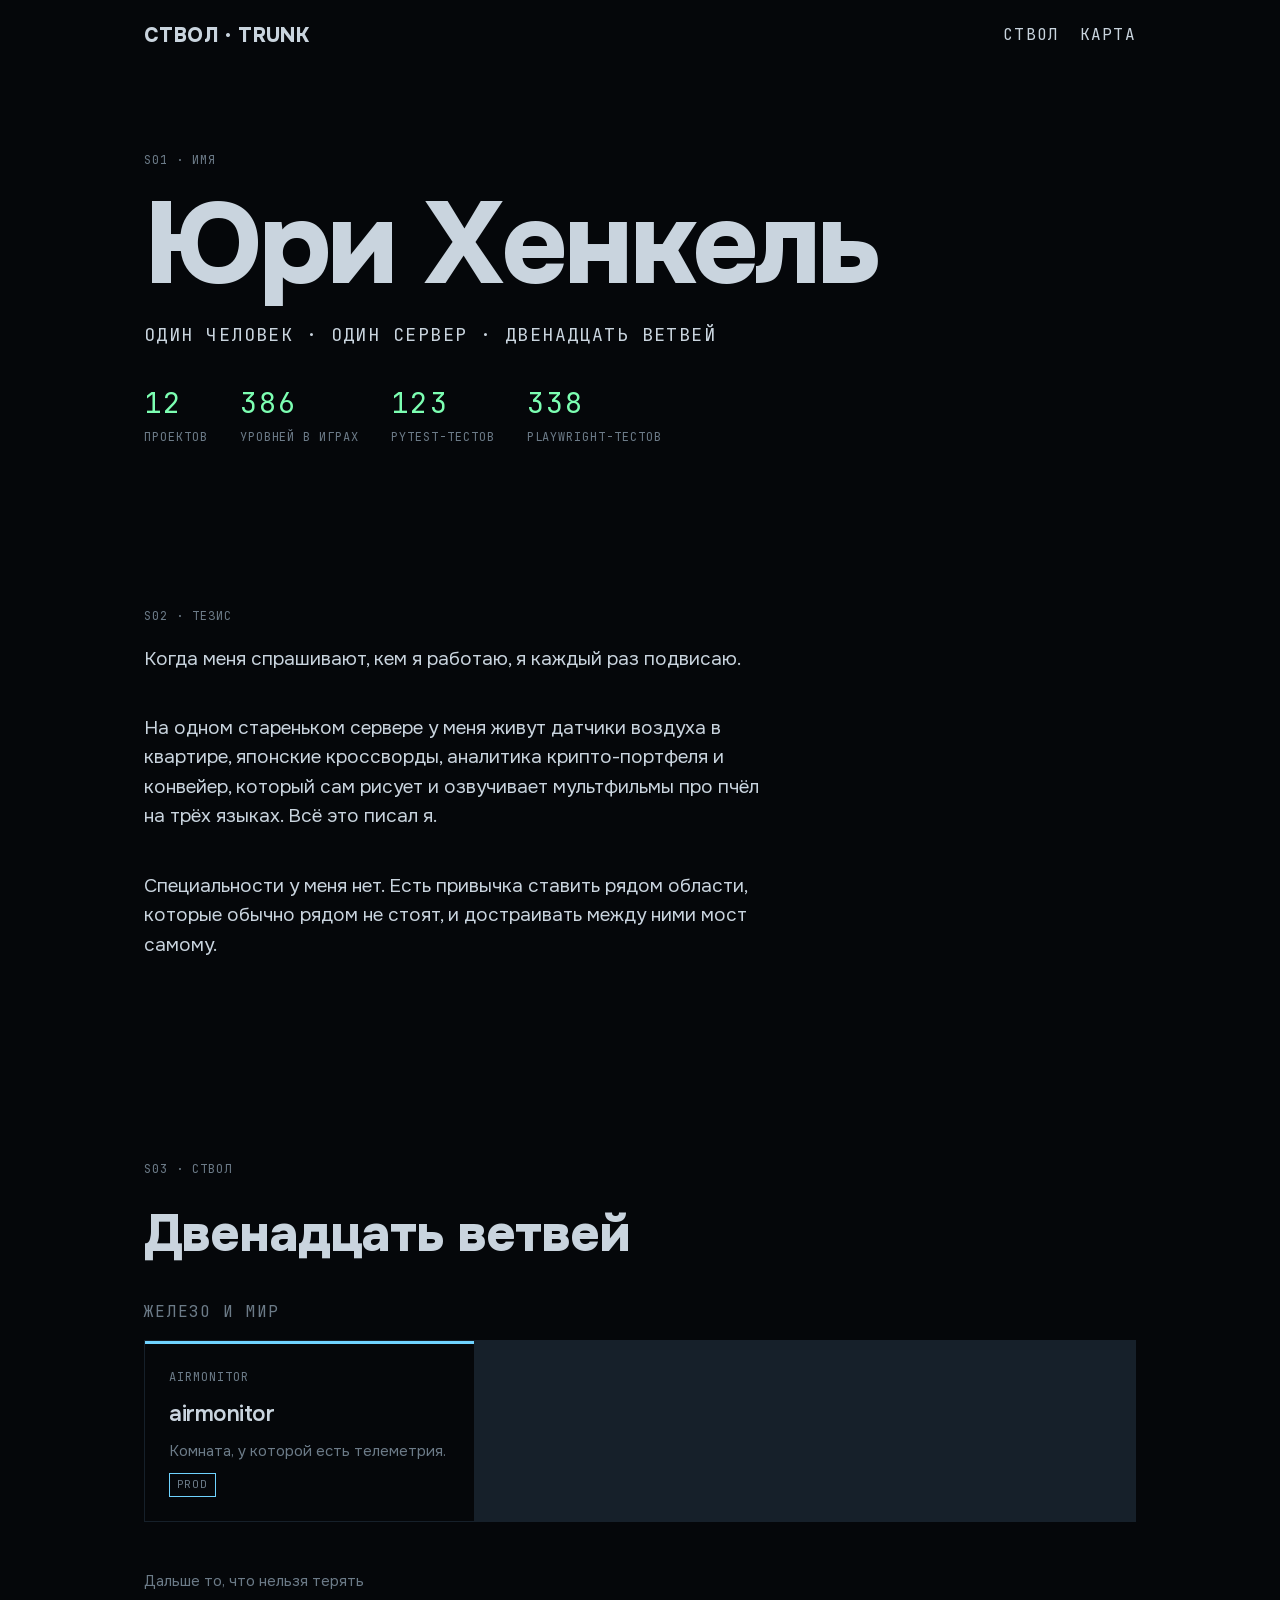
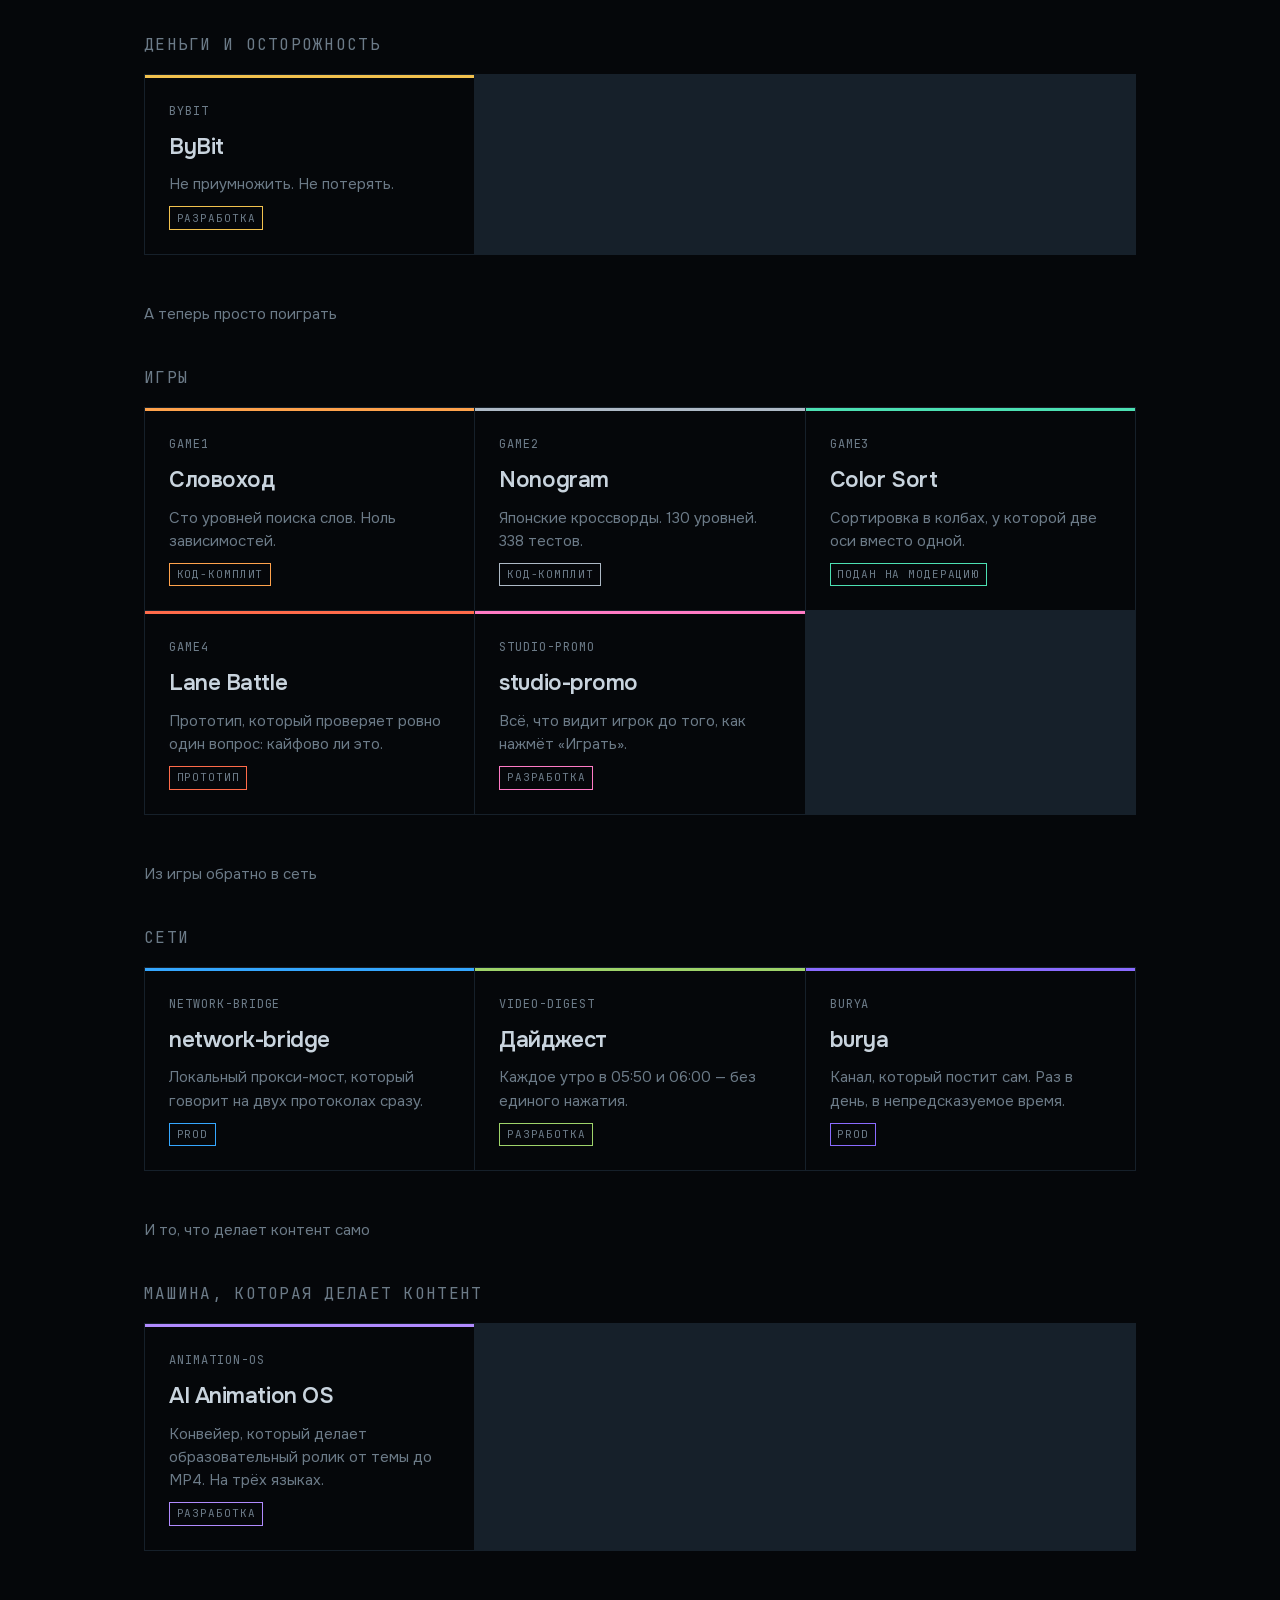
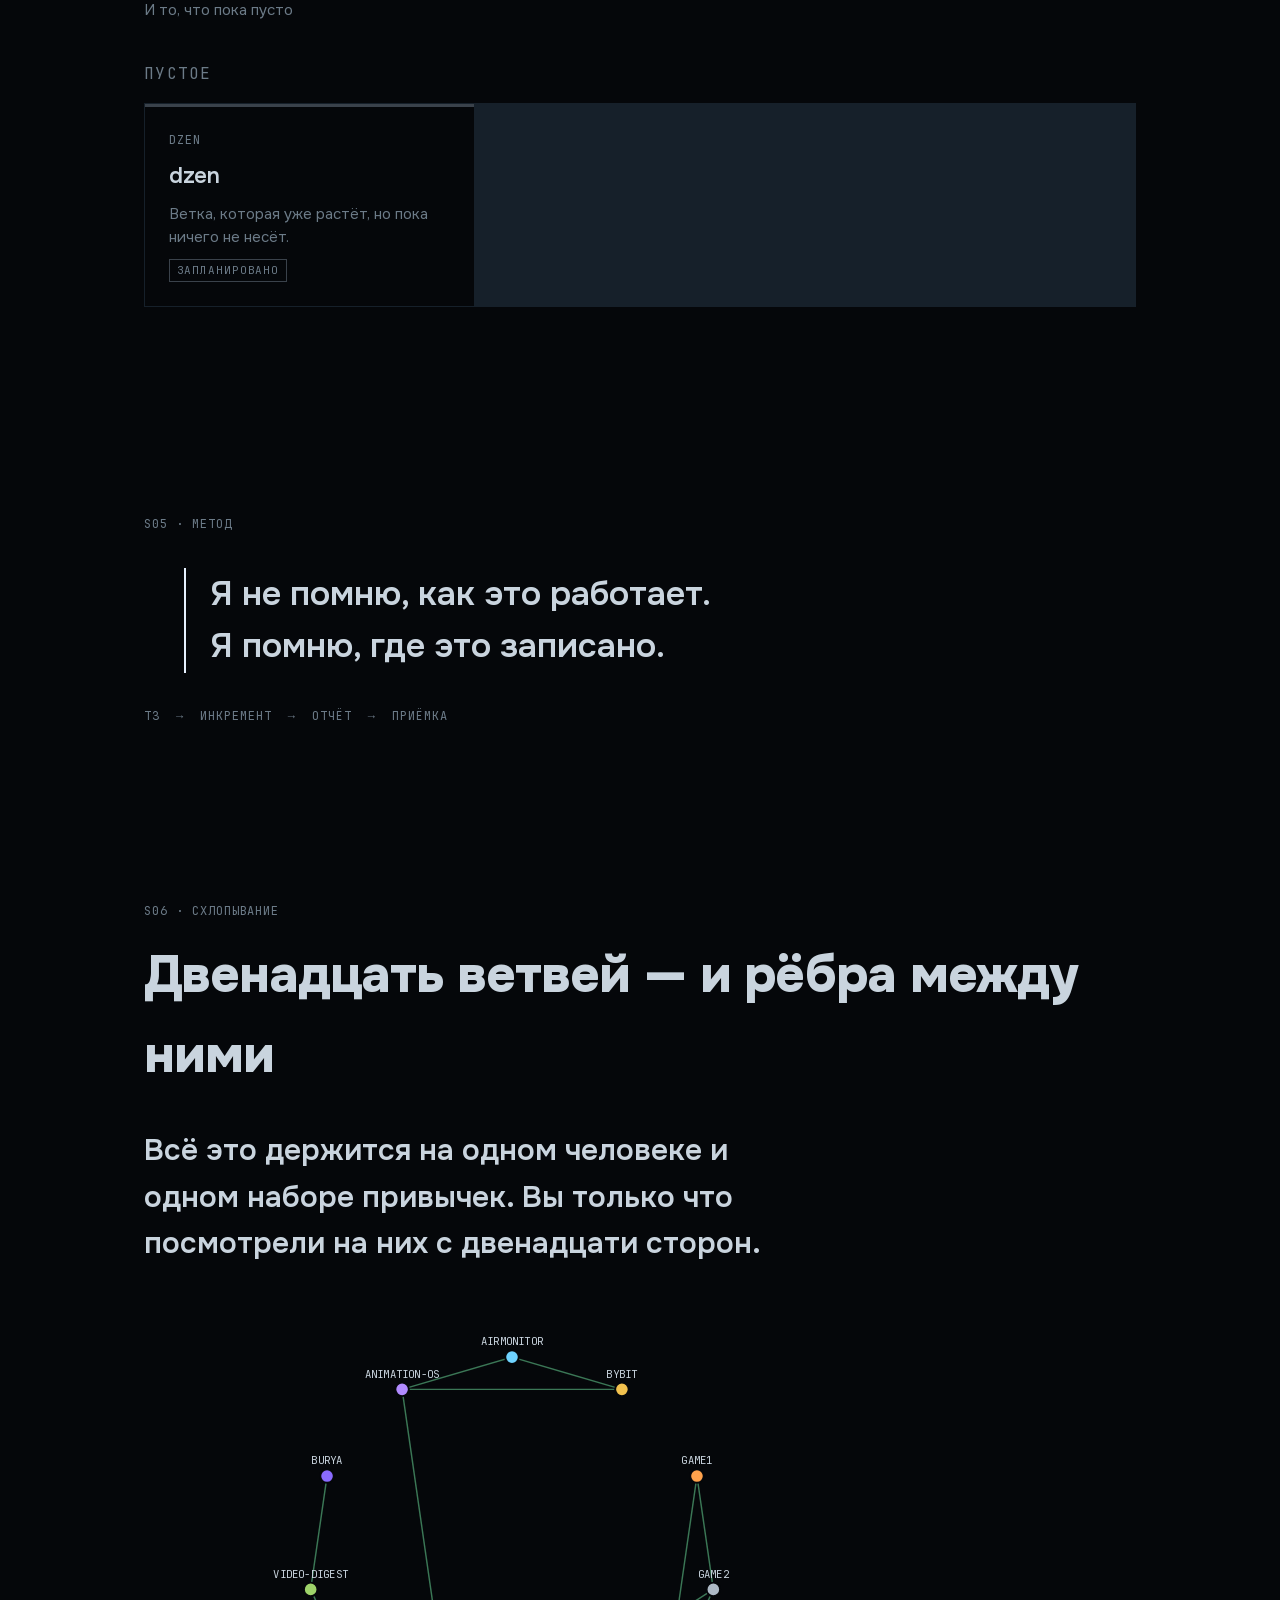
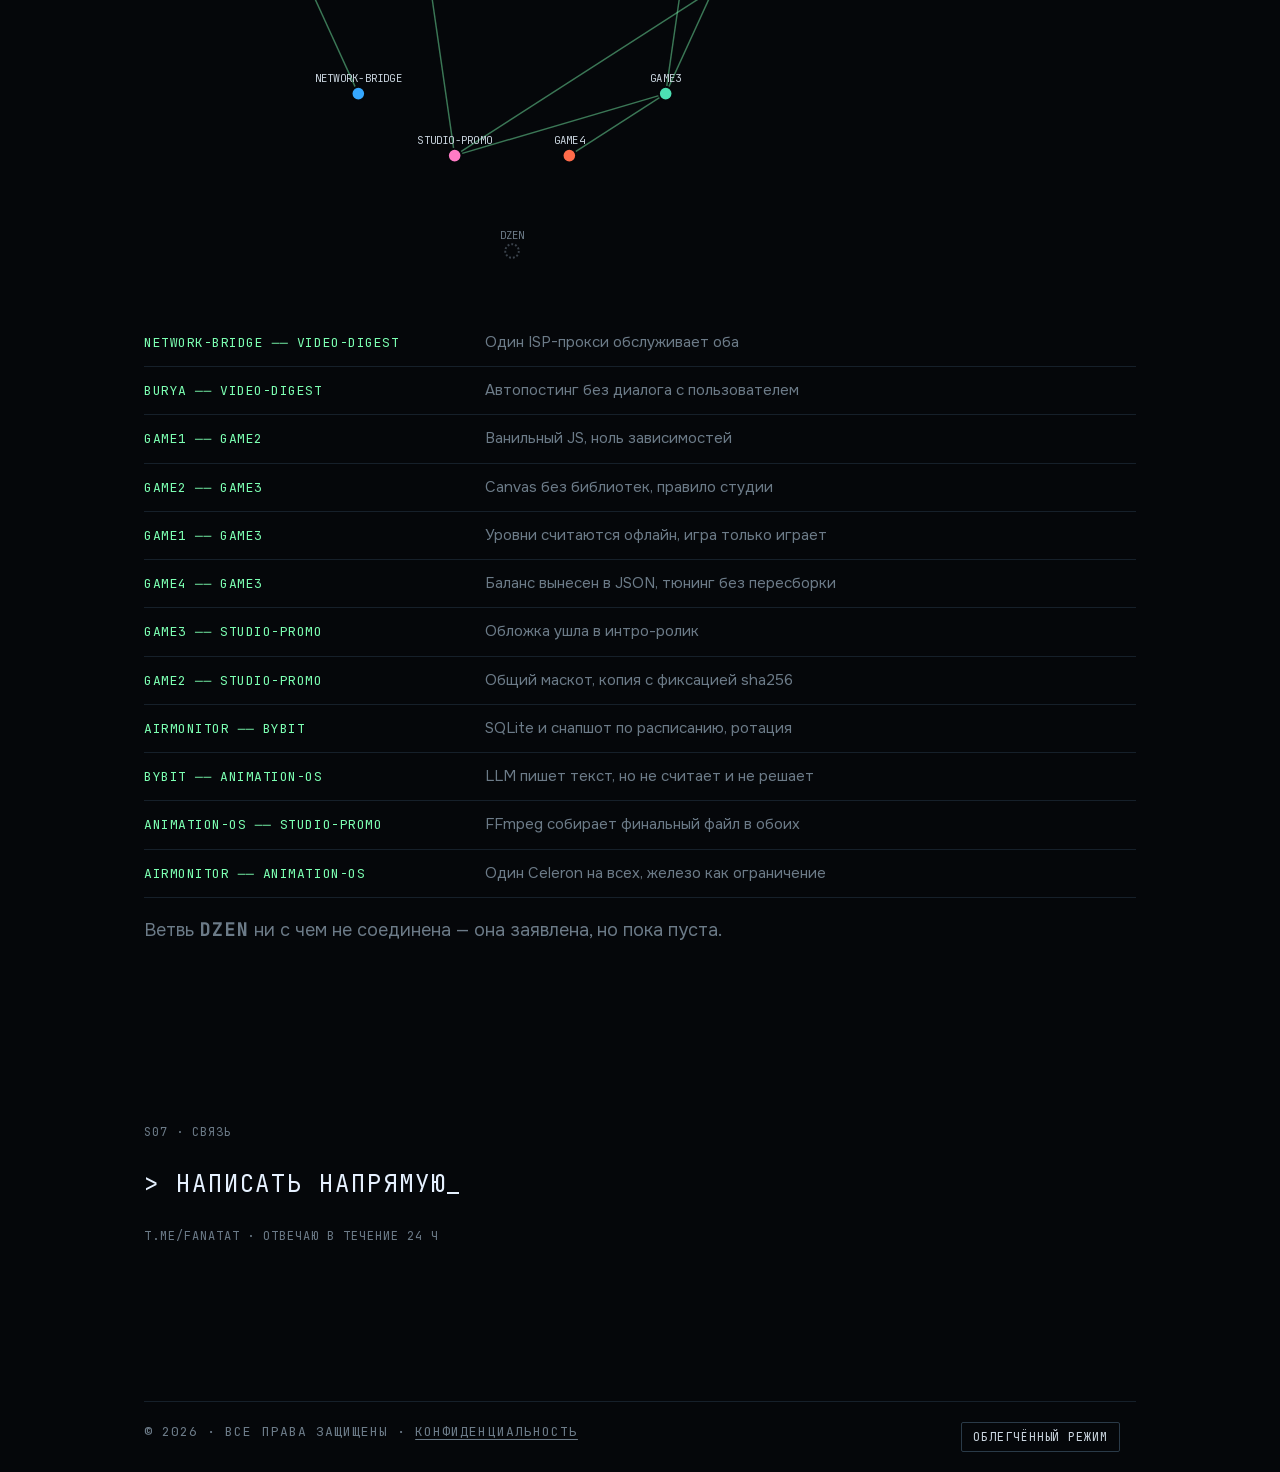
==== index.html @ 9f8a4009 "ТЗ-DEMO-01: демо-сборка СТВОЛ/TRUNK, SITE_URL=https://fanatat.github.io" ====
<!doctype html>
<html lang="ru">
<head>
<meta charset="utf-8">
<meta name="viewport" content="width=device-width, initial-scale=1">
<title>СТВОЛ · TRUNK — персональный сайт</title>
<meta name="description" content="Двенадцать проектов на одном сервере: воздух в квартире, крипто-аналитика, игры, автопостинг, прокси-мост и конвейер, рисующий мультфильмы.">
<link rel="canonical" href="https://fanatat.github.io/">
<meta name="theme-color" content="#05070A">
<meta property="og:type" content="website">
<meta property="og:site_name" content="СТВОЛ · TRUNK">
<meta property="og:url" content="https://fanatat.github.io/">
<meta property="og:title" content="СТВОЛ · TRUNK — персональный сайт">
<meta property="og:description" content="Двенадцать проектов на одном сервере: воздух в квартире, крипто-аналитика, игры, автопостинг, прокси-мост и конвейер, рисующий мультфильмы.">
<meta name="twitter:title" content="СТВОЛ · TRUNK — персональный сайт">
<meta name="twitter:description" content="Двенадцать проектов на одном сервере: воздух в квартире, крипто-аналитика, игры, автопостинг, прокси-мост и конвейер, рисующий мультфильмы.">
<meta property="og:image" content="https://fanatat.github.io/og/home.png">
<meta property="og:image:width" content="1200">
<meta property="og:image:height" content="630">
<meta name="twitter:card" content="summary_large_image">
<meta name="twitter:image" content="https://fanatat.github.io/og/home.png">
<script type="application/ld+json">{"@context":"https://schema.org","@type":"Person","name":"Юри Хенкель","url":"https://fanatat.github.io/","description":"Двенадцать проектов на одном сервере: воздух в квартире, крипто-аналитика, игры, автопостинг, прокси-мост и конвейер, рисующий мультфильмы.","sameAs":["https://t.me/fanatat","https://t.me/burya_project"]}</script>

<link rel="stylesheet" href="/assets/boot-DUfPsGpK.css">
</head>
<body>
<a class="skip-link" href="#app">К содержимому</a>
<div class="container">
<header class="site-header">
  <a class="brand" href="/">СТВОЛ · TRUNK</a>
  <nav class="site-nav mono" aria-label="Навигация">
    <a href="/">СТВОЛ</a>
    <a href="/map">КАРТА</a>
  </nav>
</header>
</div>
<main id="app">
<div class="container">

<section class="s01" id="s01">
  <span class="scene-tag mono">S01 · ИМЯ</span>
  <h1 class="hero-title reveal" data-reveal-group="s01" aria-label="Юри Хенкель"><span data-type-target>Юри Хенкель</span></h1>
  <p class="mono reveal" data-reveal-group="s01">ОДИН ЧЕЛОВЕК · ОДИН СЕРВЕР · ДВЕНАДЦАТЬ ВЕТВЕЙ</p>
  <div class="stats reveal" data-reveal-group="s01">
    <div class="stat"><span class="stat-value" data-count-target="12">12</span><span class="stat-label mono">проектов</span></div>
    <div class="stat"><span class="stat-value" data-count-target="386">386</span><span class="stat-label mono">уровней в играх</span></div>
    <div class="stat"><span class="stat-value" data-count-target="123">123</span><span class="stat-label mono">pytest-тестов</span></div>
    <div class="stat"><span class="stat-value" data-count-target="338">338</span><span class="stat-label mono">playwright-тестов</span></div>
    
  </div>
</section>

<section class="s02" id="s02">
  <span class="scene-tag mono">S02 · ТЕЗИС</span>
  <div class="s02-block reveal" data-reveal-group="s02-1"><p>Когда меня спрашивают, кем я работаю, я каждый раз подвисаю.</p></div>
  <div class="s02-block reveal" data-reveal-group="s02-2"><p>На одном стареньком сервере у меня живут датчики воздуха в квартире, японские кроссворды, аналитика крипто-портфеля и конвейер, который сам рисует и озвучивает мультфильмы про пчёл на трёх языках. Всё это писал я.</p></div>
  <div class="s02-block reveal" data-reveal-group="s02-3"><p>Специальности у меня нет. Есть привычка ставить рядом области, которые обычно рядом не стоят, и достраивать между ними мост самому.</p></div>
</section>

<section class="s03" id="s03">
  <span class="scene-tag mono">S03 · СТВОЛ</span>
  <h2 class="h2">Двенадцать ветвей</h2>
  
<div class="cluster reveal" data-reveal-group="s03-cluster-hardware">
  <span class="cluster-label mono">Железо и мир</span>
  <div class="branch-grid">
    <a class="branch-card" href="/b/airmonitor" style="--hue:#6FD3FF">
  <span class="branch-code mono">AIRMONITOR</span>
  <h3 class="branch-title">airmonitor</h3>
  <p class="branch-lead">Комната, у которой есть телеметрия.</p>
  <span class="status-badge" style="--hue:#6FD3FF">PROD</span>
</a>
  </div>
</div>
<p class="s03-transition reveal" data-reveal-group="s03-transition-0">Дальше то, что нельзя терять</p>
<div class="cluster reveal" data-reveal-group="s03-cluster-money">
  <span class="cluster-label mono">Деньги и осторожность</span>
  <div class="branch-grid">
    <a class="branch-card" href="/b/bybit" style="--hue:#F2C14E">
  <span class="branch-code mono">BYBIT</span>
  <h3 class="branch-title">ByBit</h3>
  <p class="branch-lead">Не приумножить. Не потерять.</p>
  <span class="status-badge" style="--hue:#F2C14E">РАЗРАБОТКА</span>
</a>
  </div>
</div>
<p class="s03-transition reveal" data-reveal-group="s03-transition-1">А теперь просто поиграть</p>
<div class="cluster reveal" data-reveal-group="s03-cluster-games">
  <span class="cluster-label mono">Игры</span>
  <div class="branch-grid">
    <a class="branch-card" href="/b/filword" style="--hue:#FFA24C">
  <span class="branch-code mono">GAME1</span>
  <h3 class="branch-title">Словоход</h3>
  <p class="branch-lead">Сто уровней поиска слов. Ноль зависимостей.</p>
  <span class="status-badge" style="--hue:#FFA24C">КОД-КОМПЛИТ</span>
</a>
    <a class="branch-card" href="/b/nonogram" style="--hue:#AEBAC6">
  <span class="branch-code mono">GAME2</span>
  <h3 class="branch-title">Nonogram</h3>
  <p class="branch-lead">Японские кроссворды. 130 уровней. 338 тестов.</p>
  <span class="status-badge" style="--hue:#AEBAC6">КОД-КОМПЛИТ</span>
</a>
    <a class="branch-card" href="/b/color-sort" style="--hue:#4CE0B3">
  <span class="branch-code mono">GAME3</span>
  <h3 class="branch-title">Color Sort</h3>
  <p class="branch-lead">Сортировка в колбах, у которой две оси вместо одной.</p>
  <span class="status-badge" style="--hue:#4CE0B3">ПОДАН НА МОДЕРАЦИЮ</span>
</a>
    <a class="branch-card" href="/b/lane-battle" style="--hue:#FF6B4A">
  <span class="branch-code mono">GAME4</span>
  <h3 class="branch-title">Lane Battle</h3>
  <p class="branch-lead">Прототип, который проверяет ровно один вопрос: кайфово ли это.</p>
  <span class="status-badge" style="--hue:#FF6B4A">ПРОТОТИП</span>
</a>
    <a class="branch-card" href="/b/studio-promo" style="--hue:#FF7BC5">
  <span class="branch-code mono">STUDIO-PROMO</span>
  <h3 class="branch-title">studio-promo</h3>
  <p class="branch-lead">Всё, что видит игрок до того, как нажмёт «Играть».</p>
  <span class="status-badge" style="--hue:#FF7BC5">РАЗРАБОТКА</span>
</a>
  </div>
</div>
<p class="s03-transition reveal" data-reveal-group="s03-transition-2">Из игры обратно в сеть</p>
<div class="cluster reveal" data-reveal-group="s03-cluster-network">
  <span class="cluster-label mono">Сети</span>
  <div class="branch-grid">
    <a class="branch-card" href="/b/network-bridge" style="--hue:#35A7FF">
  <span class="branch-code mono">NETWORK-BRIDGE</span>
  <h3 class="branch-title">network-bridge</h3>
  <p class="branch-lead">Локальный прокси-мост, который говорит на двух протоколах сразу.</p>
  <span class="status-badge" style="--hue:#35A7FF">PROD</span>
</a>
    <a class="branch-card" href="/b/video-digest" style="--hue:#9ED36A">
  <span class="branch-code mono">VIDEO-DIGEST</span>
  <h3 class="branch-title">Дайджест</h3>
  <p class="branch-lead">Каждое утро в 05:50 и 06:00 — без единого нажатия.</p>
  <span class="status-badge" style="--hue:#9ED36A">РАЗРАБОТКА</span>
</a>
    <a class="branch-card" href="/b/burya" style="--hue:#8A6BFF">
  <span class="branch-code mono">BURYA</span>
  <h3 class="branch-title">burya</h3>
  <p class="branch-lead">Канал, который постит сам. Раз в день, в непредсказуемое время.</p>
  <span class="status-badge" style="--hue:#8A6BFF">PROD</span>
</a>
  </div>
</div>
<p class="s03-transition reveal" data-reveal-group="s03-transition-3">И то, что делает контент само</p>
<div class="cluster reveal" data-reveal-group="s03-cluster-content-machine">
  <span class="cluster-label mono">Машина, которая делает контент</span>
  <div class="branch-grid">
    <a class="branch-card" href="/b/animation-os" style="--hue:#B18BFF">
  <span class="branch-code mono">ANIMATION-OS</span>
  <h3 class="branch-title">AI Animation OS</h3>
  <p class="branch-lead">Конвейер, который делает образовательный ролик от темы до MP4. На трёх языках.</p>
  <span class="status-badge" style="--hue:#B18BFF">РАЗРАБОТКА</span>
</a>
  </div>
</div>
<p class="s03-transition reveal" data-reveal-group="s03-transition-4">И то, что пока пусто</p>
<div class="cluster reveal" data-reveal-group="s03-cluster-empty">
  <span class="cluster-label mono">Пустое</span>
  <div class="branch-grid">
    <a class="branch-card" href="/b/dzen" style="--hue:#3A424B">
  <span class="branch-code mono">DZEN</span>
  <h3 class="branch-title">dzen</h3>
  <p class="branch-lead">Ветка, которая уже растёт, но пока ничего не несёт.</p>
  <span class="status-badge" style="--hue:#3A424B">ЗАПЛАНИРОВАНО</span>
</a>
  </div>
</div>
</section>

<section class="s05" id="s05">
  <span class="scene-tag mono">S05 · МЕТОД</span>
  <blockquote class="method-quote">Я не помню, как это работает. Я помню, где это записано.</blockquote>
  <ul class="method-steps"><li>ТЗ</li><li>Инкремент</li><li>Отчёт</li><li>Приёмка</li></ul>
</section>

<section class="s06" id="s06">
  <span class="scene-tag mono">S06 · СХЛОПЫВАНИЕ</span>
  <h2 class="h2">Двенадцать ветвей — и рёбра между ними</h2>
  <p class="collapse-line">Всё это держится на одном человеке и одном наборе привычек. Вы только что посмотрели на них с двенадцати сторон.</p>
  <svg class="map-graph" viewBox="0 0 760 620" focusable="false">
    <title>Граф связей между двенадцатью ветвями</title>
    <g aria-hidden="true">
    <line class="map-graph-edge" x1="221.3" y1="407.5" x2="172.1" y2="299.9"><title>NETWORK-BRIDGE ── VIDEO-DIGEST: Один ISP-прокси обслуживает оба</title></line>
    <line class="map-graph-edge" x1="189.0" y1="182.8" x2="172.1" y2="299.9"><title>BURYA ── VIDEO-DIGEST: Автопостинг без диалога с пользователем</title></line>
    <line class="map-graph-edge" x1="571.0" y1="182.8" x2="587.9" y2="299.9"><title>GAME1 ── GAME2: Ванильный JS, ноль зависимостей</title></line>
    <line class="map-graph-edge" x1="587.9" y1="299.9" x2="538.7" y2="407.5"><title>GAME2 ── GAME3: Canvas без библиотек, правило студии</title></line>
    <line class="map-graph-edge" x1="571.0" y1="182.8" x2="538.7" y2="407.5"><title>GAME1 ── GAME3: Уровни считаются офлайн, игра только играет</title></line>
    <line class="map-graph-edge" x1="439.2" y1="471.5" x2="538.7" y2="407.5"><title>GAME4 ── GAME3: Баланс вынесен в JSON, тюнинг без пересборки</title></line>
    <line class="map-graph-edge" x1="538.7" y1="407.5" x2="320.8" y2="471.5"><title>GAME3 ── STUDIO-PROMO: Обложка ушла в интро-ролик</title></line>
    <line class="map-graph-edge" x1="587.9" y1="299.9" x2="320.8" y2="471.5"><title>GAME2 ── STUDIO-PROMO: Общий маскот, копия с фиксацией sha256</title></line>
    <line class="map-graph-edge" x1="380.0" y1="60.0" x2="493.5" y2="93.3"><title>AIRMONITOR ── BYBIT: SQLite и снапшот по расписанию, ротация</title></line>
    <line class="map-graph-edge" x1="493.5" y1="93.3" x2="266.5" y2="93.3"><title>BYBIT ── ANIMATION-OS: LLM пишет текст, но не считает и не решает</title></line>
    <line class="map-graph-edge" x1="266.5" y1="93.3" x2="320.8" y2="471.5"><title>ANIMATION-OS ── STUDIO-PROMO: FFmpeg собирает финальный файл в обоих</title></line>
    <line class="map-graph-edge" x1="380.0" y1="60.0" x2="266.5" y2="93.3"><title>AIRMONITOR ── ANIMATION-OS: Один Celeron на всех, железо как ограничение</title></line>
    </g>
    <a class="map-graph-node-link" href="/b/airmonitor"><g class="map-graph-node" style="--hue:#6FD3FF"><circle cx="380.0" cy="60.0" r="7"></circle><text x="380.0" y="48.0" text-anchor="middle">AIRMONITOR</text></g></a>
    <a class="map-graph-node-link" href="/b/bybit"><g class="map-graph-node" style="--hue:#F2C14E"><circle cx="493.5" cy="93.3" r="7"></circle><text x="493.5" y="81.3" text-anchor="middle">BYBIT</text></g></a>
    <a class="map-graph-node-link" href="/b/filword"><g class="map-graph-node" style="--hue:#FFA24C"><circle cx="571.0" cy="182.8" r="7"></circle><text x="571.0" y="170.8" text-anchor="middle">GAME1</text></g></a>
    <a class="map-graph-node-link" href="/b/nonogram"><g class="map-graph-node" style="--hue:#AEBAC6"><circle cx="587.9" cy="299.9" r="7"></circle><text x="587.9" y="287.9" text-anchor="middle">GAME2</text></g></a>
    <a class="map-graph-node-link" href="/b/color-sort"><g class="map-graph-node" style="--hue:#4CE0B3"><circle cx="538.7" cy="407.5" r="7"></circle><text x="538.7" y="395.5" text-anchor="middle">GAME3</text></g></a>
    <a class="map-graph-node-link" href="/b/lane-battle"><g class="map-graph-node" style="--hue:#FF6B4A"><circle cx="439.2" cy="471.5" r="7"></circle><text x="439.2" y="459.5" text-anchor="middle">GAME4</text></g></a>
    <a class="map-graph-node-link" href="/b/studio-promo"><g class="map-graph-node" style="--hue:#FF7BC5"><circle cx="320.8" cy="471.5" r="7"></circle><text x="320.8" y="459.5" text-anchor="middle">STUDIO-PROMO</text></g></a>
    <a class="map-graph-node-link" href="/b/network-bridge"><g class="map-graph-node" style="--hue:#35A7FF"><circle cx="221.3" cy="407.5" r="7"></circle><text x="221.3" y="395.5" text-anchor="middle">NETWORK-BRIDGE</text></g></a>
    <a class="map-graph-node-link" href="/b/video-digest"><g class="map-graph-node" style="--hue:#9ED36A"><circle cx="172.1" cy="299.9" r="7"></circle><text x="172.1" y="287.9" text-anchor="middle">VIDEO-DIGEST</text></g></a>
    <a class="map-graph-node-link" href="/b/burya"><g class="map-graph-node" style="--hue:#8A6BFF"><circle cx="189.0" cy="182.8" r="7"></circle><text x="189.0" y="170.8" text-anchor="middle">BURYA</text></g></a>
    <a class="map-graph-node-link" href="/b/animation-os"><g class="map-graph-node" style="--hue:#B18BFF"><circle cx="266.5" cy="93.3" r="7"></circle><text x="266.5" y="81.3" text-anchor="middle">ANIMATION-OS</text></g></a>
    <a class="map-graph-node-link" href="/b/dzen"><g class="map-graph-node is-isolated" style="--hue:#3A424B"><circle cx="380.0" cy="570.0" r="7"></circle><text x="380.0" y="558.0" text-anchor="middle">DZEN</text></g></a>
  </svg>
  <ul class="edges-list">
    <li><span class="edge-pair">NETWORK-BRIDGE ── VIDEO-DIGEST</span><span class="edge-label">Один ISP-прокси обслуживает оба</span></li>
    <li><span class="edge-pair">BURYA ── VIDEO-DIGEST</span><span class="edge-label">Автопостинг без диалога с пользователем</span></li>
    <li><span class="edge-pair">GAME1 ── GAME2</span><span class="edge-label">Ванильный JS, ноль зависимостей</span></li>
    <li><span class="edge-pair">GAME2 ── GAME3</span><span class="edge-label">Canvas без библиотек, правило студии</span></li>
    <li><span class="edge-pair">GAME1 ── GAME3</span><span class="edge-label">Уровни считаются офлайн, игра только играет</span></li>
    <li><span class="edge-pair">GAME4 ── GAME3</span><span class="edge-label">Баланс вынесен в JSON, тюнинг без пересборки</span></li>
    <li><span class="edge-pair">GAME3 ── STUDIO-PROMO</span><span class="edge-label">Обложка ушла в интро-ролик</span></li>
    <li><span class="edge-pair">GAME2 ── STUDIO-PROMO</span><span class="edge-label">Общий маскот, копия с фиксацией sha256</span></li>
    <li><span class="edge-pair">AIRMONITOR ── BYBIT</span><span class="edge-label">SQLite и снапшот по расписанию, ротация</span></li>
    <li><span class="edge-pair">BYBIT ── ANIMATION-OS</span><span class="edge-label">LLM пишет текст, но не считает и не решает</span></li>
    <li><span class="edge-pair">ANIMATION-OS ── STUDIO-PROMO</span><span class="edge-label">FFmpeg собирает финальный файл в обоих</span></li>
    <li><span class="edge-pair">AIRMONITOR ── ANIMATION-OS</span><span class="edge-label">Один Celeron на всех, железо как ограничение</span></li>
  </ul>
  <p class="text-dim">Ветвь <strong class="mono">DZEN</strong> ни с чем не соединена — она заявлена, но пока пуста.</p>
</section>

<section class="s07" id="s07">
  <span class="scene-tag mono">S07 · СВЯЗЬ</span>
  <p class="mono contact-line"><a href="https://t.me/fanatat" target="_blank" rel="noopener noreferrer">&gt; написать напрямую_</a></p>
  <p class="text-dim mono contact-note">t.me/fanatat · отвечаю в течение 24 ч</p>
</section>
</div>
</main>
<div class="container">
<footer class="site-footer">
  <span class="mono text-dim footer-legal">© 2026 · все права защищены · <a href="/privacy">конфиденциальность</a></span>
  <div class="footer-toggles">
    <button class="toggle" type="button" data-toggle="light-mode" aria-pressed="false">ОБЛЕГЧЁННЫЙ РЕЖИМ</button>
    <span class="toggle-status mono text-dim" data-toggle-status aria-live="polite"></span>
  </div>
</footer>
</div>
<script type="module" src="/assets/boot-JXMA9PpY.js"></script>
</body>
</html>
---- assets/boot-DUfPsGpK.css ----
@font-face{font-family:Onest;src:url(/assets/fonts/onest-300.woff2) format("woff2");font-weight:300;font-style:normal;font-display:swap}@font-face{font-family:Onest;src:url(/assets/fonts/onest-400.woff2) format("woff2");font-weight:400;font-style:normal;font-display:swap}@font-face{font-family:Onest;src:url(/assets/fonts/onest-600.woff2) format("woff2");font-weight:600;font-style:normal;font-display:swap}@font-face{font-family:Onest;src:url(/assets/fonts/onest-800.woff2) format("woff2");font-weight:800;font-style:normal;font-display:swap}@font-face{font-family:JetBrains Mono;src:url(/assets/fonts/jetbrains-mono-400.woff2) format("woff2");font-weight:400;font-style:normal;font-display:swap}:root{--c-void: #05070a;--c-smoke: #0c1218;--c-trunk-light: #e6f1ff;--c-trunk-core: #ffffff;--c-text: #c9d4de;--c-text-dim: #6c7b88;--c-phosphor: #7cffb2;--c-stop: #ff4d3d;--c-airmonitor: #6fd3ff;--c-burya: #8a6bff;--c-bybit: #f2c14e;--c-filword: #ffa24c;--c-nonogram: #aebac6;--c-color-sort: #4ce0b3;--c-lane-battle: #ff6b4a;--c-studio-promo: #ff7bc5;--c-network-bridge: #35a7ff;--c-video-digest: #9ed36a;--c-animation-os: #b18bff;--c-dzen: #3a424b;--font-body: "Onest", system-ui, sans-serif;--font-mono: "JetBrains Mono", ui-monospace, "SF Mono", monospace;color-scheme:dark}*{box-sizing:border-box}html{background:var(--c-void)}.trunk-canvas{position:fixed;top:0;right:0;bottom:0;left:0;z-index:-1;display:block;width:100%;height:100%;pointer-events:none}html[data-js=true][data-tier]:not([data-tier=T2]) .reveal{opacity:0;transform:translateY(40px);transition:opacity .9s cubic-bezier(.16,1,.3,1),transform .9s cubic-bezier(.16,1,.3,1)}html[data-js=true][data-tier]:not([data-tier=T2]) .reveal.is-visible{opacity:1;transform:translateY(0)}.s03-transition{color:var(--c-text-dim);font-size:15px;margin:2.5rem 0}:root{--label-backdrop-alpha: .65}.branch-labels-layer{position:fixed;top:0;right:0;bottom:0;left:0;z-index:40;pointer-events:none}.branch-anchor{position:absolute;left:0;top:0;transform:translate(-50%,-50%);display:inline-flex;align-items:center;gap:.4em;padding:.35em .6em;background:rgba(5,7,10,var(--label-backdrop-alpha));border-left:2px solid var(--hue, var(--c-phosphor));color:var(--c-phosphor);font-size:13px;letter-spacing:.08em;text-transform:uppercase;text-decoration:none;white-space:nowrap;opacity:0;transition:none;will-change:left,top,opacity}.branch-anchor:focus-visible{outline:2px solid var(--c-trunk-light);outline-offset:2px}html.custom-cursor,html.custom-cursor a,html.custom-cursor button{cursor:none}.magnetic-cursor{position:fixed;left:0;top:0;z-index:41;width:6px;height:6px;margin:-3px 0 0 -3px;border-radius:50%;background:var(--c-trunk-light);pointer-events:none;will-change:transform}.trunk-hud{position:fixed;top:.75rem;left:.75rem;z-index:9999;padding:.6em .8em;background:#05070ad1;border:1px solid #2a3a48;color:var(--c-phosphor);font-family:var(--font-mono);font-size:11px;line-height:1.5;letter-spacing:.02em;display:flex;flex-direction:column;gap:.5em;align-items:flex-start}.trunk-hud pre{margin:0;white-space:pre;pointer-events:none}.trunk-hud-export{pointer-events:auto;font-family:var(--font-mono);font-size:10px;letter-spacing:.06em;background:transparent;border:1px solid #2a3a48;color:var(--c-phosphor);padding:.3em .6em;cursor:pointer}.trunk-hud-export:hover{border-color:var(--c-phosphor)}body{margin:0;color:var(--c-text);font-family:var(--font-body);font-weight:400;line-height:1.55;-webkit-font-smoothing:antialiased}.mono,.stat-value,.status-badge,time,code,.branch-code{font-family:var(--font-mono);text-transform:uppercase;letter-spacing:.08em}a{color:inherit}::selection{background:var(--c-trunk-light);color:var(--c-void)}:focus-visible{outline:2px solid var(--c-trunk-light);outline-offset:3px}.skip-link{position:absolute;left:-999px;top:0;background:var(--c-void);color:var(--c-trunk-light);padding:.75em 1em;z-index:100}.skip-link:focus{left:0}.container{width:min(100% - 2.5rem,62rem);margin-inline:auto}.prose{max-width:40rem}h1,h2,h3{font-weight:800;margin:0 0 .5em;letter-spacing:-.02em}.hero-title{font-size:clamp(48px,9vw,160px);letter-spacing:-.03em;font-weight:800;line-height:1.02;margin:0}h2,.h2{font-size:clamp(32px,4vw,72px);font-weight:800}p{font-size:18px;line-height:1.55;color:var(--c-text)}.text-dim{color:var(--c-text-dim)}.text-phosphor{color:var(--c-phosphor)}.site-header,.site-footer{display:flex;align-items:center;justify-content:space-between;gap:1rem;padding:1.25rem 0;flex-wrap:wrap}.site-header .brand{font-weight:800;font-size:20px;letter-spacing:.02em;text-decoration:none;transition:color .15s ease}.site-header .brand:hover,.site-header .brand:focus-visible{color:var(--c-trunk-light)}.site-nav{display:flex;gap:1.25rem}.site-nav a{text-decoration:none;color:var(--c-text);transition:color .15s ease}.site-nav a:hover,.site-nav a:focus-visible{color:var(--c-trunk-light)}.site-footer{border-top:1px solid #16202a;margin-top:4rem;font-size:13px;align-items:flex-start}.footer-legal a{color:inherit;text-decoration:underline;text-underline-offset:.2em}.footer-legal a:hover,.footer-legal a:focus-visible{color:var(--c-trunk-light)}.footer-toggles{display:flex;align-items:center;gap:1rem}.toggle-status{font-size:11px}button.toggle,button.mono-btn{font-family:var(--font-mono);text-transform:uppercase;letter-spacing:.08em;font-size:12px;background:transparent;border:1px solid #2a3a48;color:var(--c-text);padding:.5em .9em;cursor:pointer;border-radius:2px}button.toggle:hover,button.mono-btn:hover{border-color:var(--c-trunk-light);color:var(--c-trunk-light)}section{padding:5rem 0}.scene-tag{display:block;margin-bottom:1rem;color:var(--c-text-dim);font-size:12px}.s01 .stats{display:flex;flex-wrap:wrap;gap:2rem;margin-top:2rem}.stat{display:flex;flex-direction:column;gap:.25rem}.stat-value{font-size:28px;color:var(--c-phosphor)}.stat-label{font-size:12px;color:var(--c-text-dim)}.s02-block{max-width:40rem;margin-bottom:2.5rem}.s02-block p{font-size:19px}.cluster{margin-bottom:3rem}.cluster-label{color:var(--c-text-dim);margin-bottom:1rem;display:block}.branch-grid{display:grid;grid-template-columns:repeat(auto-fill,minmax(260px,1fr));gap:1px;background:#16202a;border:1px solid #16202a}.branch-card{background:var(--c-void);padding:1.5rem;text-decoration:none;color:var(--c-text);display:flex;flex-direction:column;gap:.6rem;border-top:3px solid var(--hue, var(--c-text-dim));transition:background-color .2s ease}.branch-card:hover{background:#0c1218}.branch-card .branch-code{color:var(--c-text-dim);font-size:12px}.branch-card .branch-title{font-size:22px;font-weight:600;margin:0}.branch-card .branch-lead{font-size:15px;color:var(--c-text-dim);margin:0}.status-badge{display:inline-block;font-size:11px;padding:.2em .6em;border:1px solid var(--hue, var(--c-text-dim));color:var(--c-text-dim);width:fit-content}.method-quote{font-size:clamp(22px,3vw,34px);font-weight:600;max-width:34rem;border-left:2px solid var(--c-trunk-light);padding-left:1.5rem}.method-steps{display:flex;gap:1rem;list-style:none;padding:0;margin-top:2rem;flex-wrap:wrap}.method-steps li{font-family:var(--font-mono);text-transform:uppercase;letter-spacing:.08em;font-size:12px;color:var(--c-text-dim)}.method-steps li:not(:last-child):after{content:"→";margin-left:1rem;color:var(--c-text-dim)}.edges-list{list-style:none;padding:0;margin:2rem 0 0;display:flex;flex-direction:column;gap:.75rem}.edges-list li{display:grid;grid-template-columns:minmax(220px,1fr) 2fr;gap:1rem;border-bottom:1px solid #16202a;padding-bottom:.75rem;align-items:baseline}.edge-pair{font-family:var(--font-mono);font-size:13px;letter-spacing:.04em;color:var(--c-phosphor)}.edge-label{color:var(--c-text-dim);font-size:15px}.collapse-line{font-size:clamp(20px,3vw,30px);font-weight:600;max-width:42rem;margin-top:2rem}.map-graph{width:100%;max-width:46rem;height:auto;margin:2rem 0;display:block}.map-graph-edge{stroke:var(--c-phosphor);stroke-width:1.5;opacity:.45;fill:none}.map-graph-node circle{fill:var(--hue, var(--c-text-dim));stroke:var(--c-void);stroke-width:2}.map-graph-node text{font-family:var(--font-mono);font-size:11px;fill:var(--c-text);letter-spacing:.02em}.map-graph-node.is-isolated circle{fill:var(--c-void);stroke:var(--hue, var(--c-text-dim));stroke-dasharray:2 2}.map-graph-node.is-isolated text{fill:var(--c-text-dim)}a.map-graph-node-link{cursor:pointer}a.map-graph-node-link:focus-visible circle{outline:2px solid var(--c-trunk-light);outline-offset:2px}a.map-graph-node-link:hover circle,a.map-graph-node-link:focus-visible circle{stroke:var(--c-trunk-light)}.collapse-overlay{position:fixed;top:0;right:0;bottom:0;left:0;z-index:5;display:flex;flex-direction:column;justify-content:flex-end;align-items:flex-start;padding:2rem;pointer-events:none}.collapse-overlay-edges{list-style:none;margin:0 0 1.5rem;padding:1rem 1.25rem;display:flex;flex-direction:column;gap:.4rem;background:rgba(5,7,10,var(--label-backdrop-alpha));max-width:min(90vw,40rem);max-height:50vh;overflow:hidden}.collapse-overlay-edge{display:grid;grid-template-columns:minmax(160px,1fr) 2fr;gap:.75rem;align-items:baseline;opacity:0;transform:translateY(8px);transition:opacity .26s cubic-bezier(.16,1,.3,1),transform .26s cubic-bezier(.16,1,.3,1)}.collapse-overlay-edge.is-visible{opacity:1;transform:translateY(0)}.collapse-overlay-pair{font-family:var(--font-mono);font-size:12px;letter-spacing:.03em;color:var(--c-phosphor);white-space:nowrap}.collapse-overlay-label{color:var(--c-text);font-size:13px}.collapse-overlay-line{font-size:clamp(18px,2.6vw,28px);font-weight:600;max-width:36rem;padding:.75rem 1rem;background:rgba(5,7,10,var(--label-backdrop-alpha));opacity:0;transition:opacity .4s cubic-bezier(.16,1,.3,1)}.collapse-overlay-line.is-visible{opacity:1}.contact-line{margin-top:1.5rem;font-size:clamp(18px,2.4vw,24px)}.contact-line a{color:var(--c-trunk-light);text-decoration:none;border-bottom:1px solid transparent;transition:border-color .15s ease}.contact-line a:hover,.contact-line a:focus-visible{border-color:var(--c-trunk-light)}.contact-note{margin-top:.5rem;font-size:12px}.mechanism-slot{min-height:96px;margin-top:1.5rem}.mechanism-slot[data-mechanism-status=ready].mechanism-placeholder{border:1px dashed #2a3a48;display:flex;align-items:center;padding:0 1rem}.mech-artifact{margin-top:1.5rem}.mech-meta{margin:0 0 .75rem;font-size:12px}.mech-details{border:1px solid #16202a}.mech-details>summary{display:flex;align-items:center;gap:.6em;min-height:44px;padding:.6em 1em;cursor:pointer;list-style:none;font-family:var(--font-mono);font-size:13px;letter-spacing:.04em;text-transform:uppercase;color:var(--c-text)}.mech-details>summary::-webkit-details-marker{display:none}.mech-details>summary:before{content:"▸";color:var(--hue, var(--c-text-dim));transition:transform .15s ease}.mech-details[open]>summary:before{transform:rotate(90deg)}.mech-details>summary:focus-visible{outline:2px solid var(--c-trunk-light);outline-offset:-2px}.mech-body{padding:0 1em 1em}.mech-checklist{list-style:none;margin:0;padding:0;display:flex;flex-direction:column;gap:.3rem}.mech-check{display:flex;justify-content:space-between;gap:1rem;padding:.4em 0;border-bottom:1px dashed #16202a;font-size:14px}.mech-check-id{font-family:var(--font-mono);letter-spacing:.04em}.mech-check-status{font-family:var(--font-mono);color:var(--c-phosphor)}.mech-timeline{position:relative;height:56px;margin:.5rem 0 1.75rem}.mech-timeline-track{position:absolute;left:0;right:0;top:8px;height:2px;background:#16202a}.mech-timeline-marker{position:absolute;top:0;transform:translate(-50%);display:flex;flex-direction:column;align-items:center;gap:6px}.mech-timeline-dot{width:10px;height:10px;border-radius:50%;background:var(--hue, var(--c-trunk-light))}.mech-timeline-label{font-family:var(--font-mono);font-size:11px;white-space:nowrap;color:var(--c-text-dim)}.mech-timeline-hours{position:absolute;left:0;right:0;bottom:-22px;display:flex;justify-content:space-between;font-family:var(--font-mono);font-size:10px;color:var(--c-text-dim)}.mech-captions{list-style:none;margin:0;padding:0;display:flex;flex-direction:column;gap:.3rem}.mech-caption{padding:.3em 0;font-size:14px}.mech-caption.is-used{color:var(--c-text-dim);text-decoration:line-through}.mech-weight-bar{position:relative;height:10px;margin:.75rem 0;background:#16202a}.mech-weight-fill{position:absolute;inset:0 auto 0 0;background:var(--hue, var(--c-trunk-light))}.mech-weight-fill.is-over{background:var(--c-stop)}.mech-weight-label{font-family:var(--font-mono);font-size:13px}.mech-bars{display:flex;align-items:flex-end;gap:6px;height:90px;margin:.75rem 0 .5rem}.mech-bar{display:flex;flex-direction:column;align-items:center;justify-content:flex-end;flex:1;height:100%}.mech-bar-fill{width:100%;min-height:2px;background:var(--hue, var(--c-trunk-light))}.mech-bar-label{margin-top:4px;font-size:10px;color:var(--c-text-dim)}.mech-grid-wrap{overflow-x:auto}.mech-grid-table{border-collapse:collapse;margin:.5rem 0}.mech-grid-table td{width:34px;height:34px;text-align:center;vertical-align:middle;border:1px solid #16202a;font-family:var(--font-mono);font-size:15px}.mech-grid-table td.is-found{background:var(--hue, var(--c-trunk-light));color:var(--c-void)}.mech-grid-table td.is-filled{background:var(--c-text-dim)}.mech-grid-table td.is-clue{border:none;font-size:12px;color:var(--c-text-dim)}.dzen-stage{position:relative;width:100%;max-width:420px;aspect-ratio:1;margin-top:1.5rem}.dzen-canvas{width:100%;height:100%;display:block;cursor:crosshair}.dzen-canvas:focus-visible{outline:2px solid var(--c-dzen, var(--c-trunk-light));outline-offset:3px}.dzen-overlay{position:absolute;top:0;right:0;bottom:0;left:0;display:flex;flex-direction:column;justify-content:flex-end;gap:.35rem;padding:1rem;pointer-events:none}.dzen-status{font-family:var(--font-mono);font-size:13px;letter-spacing:.04em;color:var(--c-text-dim);white-space:pre}.dzen-soon{font-family:var(--font-body);font-style:italic;font-size:16px;color:var(--c-text)}.branch-hero{border-top:4px solid var(--hue, var(--c-trunk-light));padding-top:2rem}.branch-hero .branch-code{color:var(--c-text-dim)}.branch-hero h1{font-size:clamp(36px,6vw,84px)}.block{padding:3rem 0;border-top:1px solid #16202a}.block-label{display:block;color:var(--c-text-dim);margin-bottom:1rem}.block-caption{margin-top:-.5rem;margin-bottom:1rem;font-size:14px}.arch-flow{list-style:none;padding:0;display:flex;flex-wrap:wrap;gap:.5rem;align-items:center}.arch-flow li{font-family:var(--font-mono);font-size:13px;border:1px solid #2a3a48;padding:.5em .9em;color:var(--c-text)}.arch-flow li:after{content:"→";margin-left:.5rem;color:var(--c-text-dim)}.arch-flow li:last-child:after{content:"";margin:0}.arch-flow.is-enhanced{position:absolute;width:1px;height:1px;overflow:hidden;clip-path:inset(50%);white-space:nowrap}.arch-diagram{margin-top:1.5rem}.arch-diagram-svg{width:100%;height:auto;display:block}.arch-node-rect{fill:var(--c-smoke);stroke-width:1.5;fill-opacity:.9}.arch-node-label{font-family:var(--font-mono);font-size:11px;fill:var(--c-text);text-anchor:middle;dominant-baseline:middle}.arch-edge{stroke-width:1.5;opacity:.5;transition:opacity .2s ease}.arch-flow-dot{opacity:.9;transition:opacity .2s ease}.tradeoff-text p{max-width:40rem}.status-table{width:100%;border-collapse:collapse;margin-top:1rem}.status-table th,.status-table td{text-align:left;vertical-align:top;padding:.6rem 1rem .6rem 0;border-bottom:1px solid #16202a;font-size:15px}.status-table th{font-family:var(--font-mono);text-transform:uppercase;font-size:11px;letter-spacing:.08em;color:var(--c-text-dim);width:12rem}.bridges-list{list-style:none;padding:0;display:flex;flex-direction:column;gap:1rem}.bridges-list a{text-decoration:none;display:block;padding:1rem;border:1px solid #16202a}.bridges-list a:hover{border-color:var(--c-trunk-light)}.bridges-list .to-title{font-weight:600;margin-right:.75rem}.bridges-list .to-label{color:var(--c-text-dim);font-size:14px}.map-table{width:100%;border-collapse:collapse;margin-top:1.5rem}.map-table th,.map-table td{text-align:left;padding:.6rem 1rem .6rem 0;border-bottom:1px solid #16202a}.map-table th{font-family:var(--font-mono);font-size:11px;text-transform:uppercase;letter-spacing:.08em;color:var(--c-text-dim)}@media (max-width: 640px){section{padding:3rem 0}.edges-list li{grid-template-columns:1fr;gap:.35rem}}
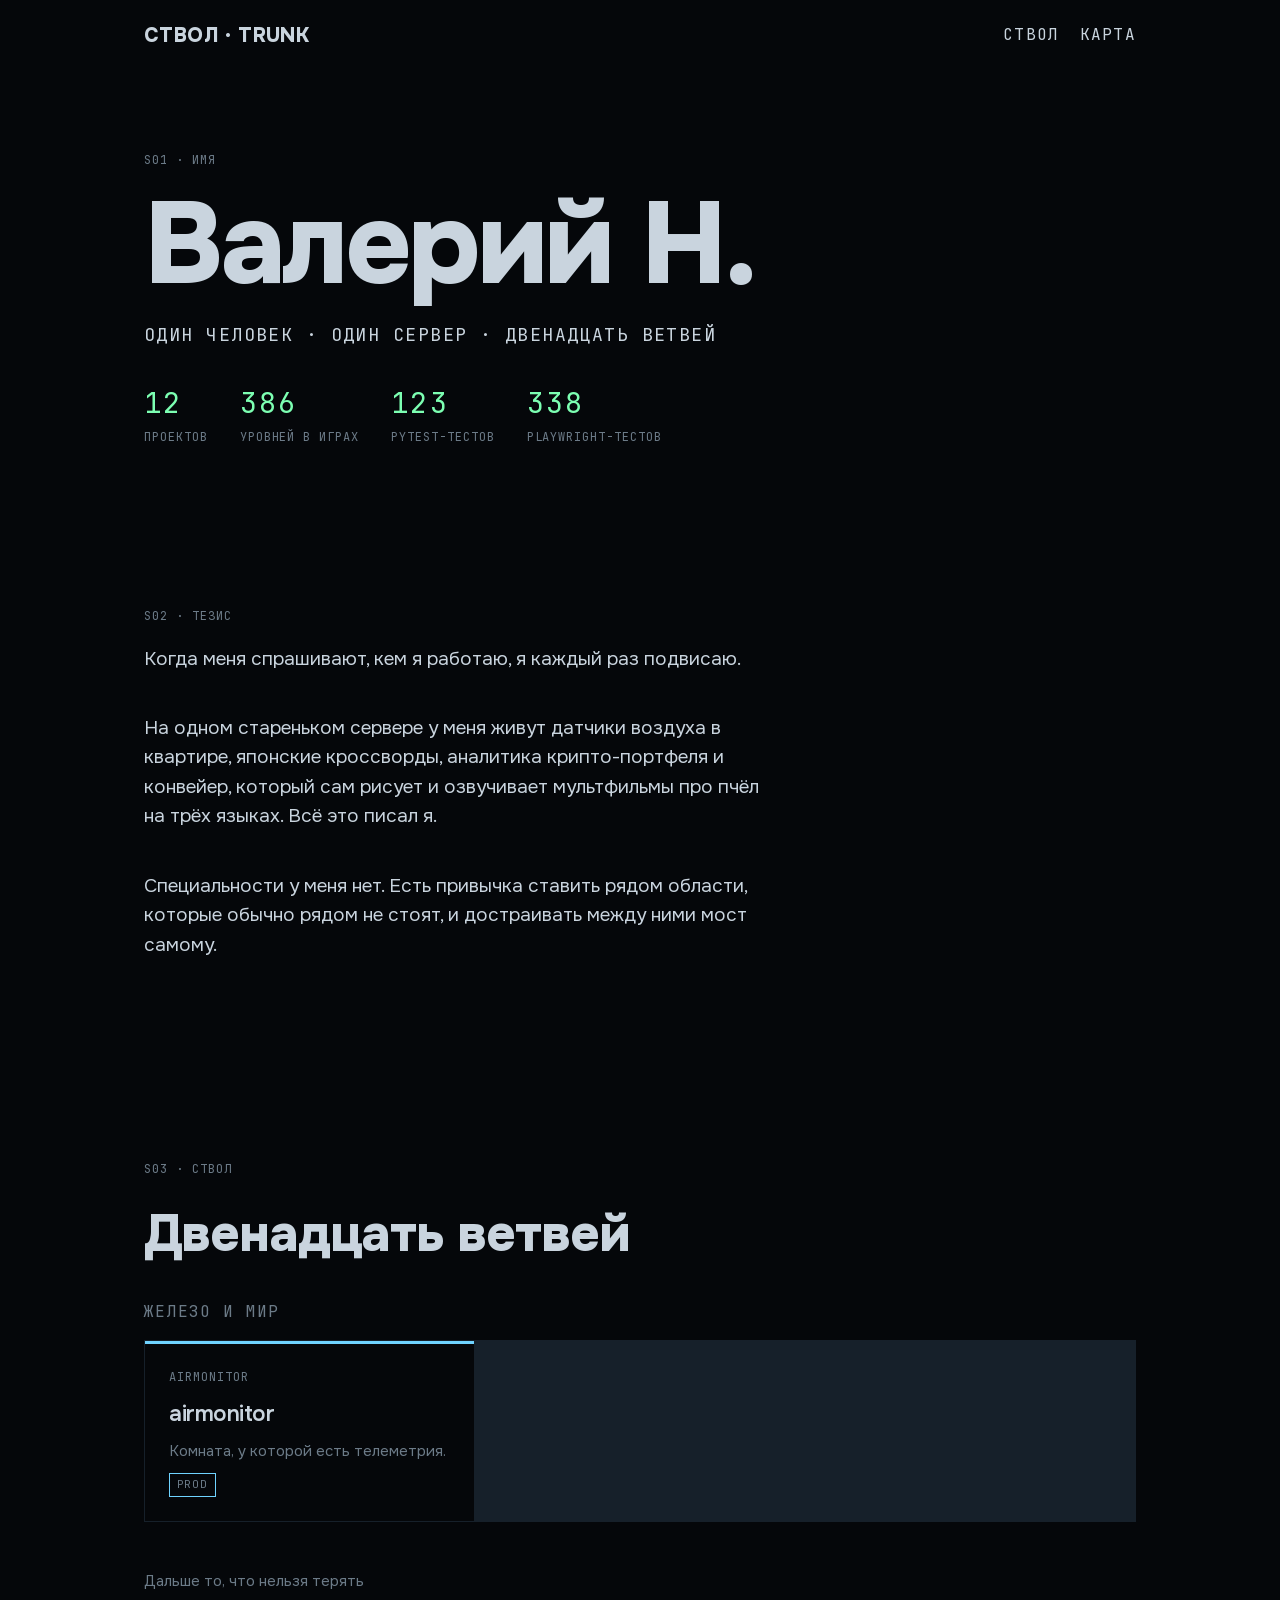
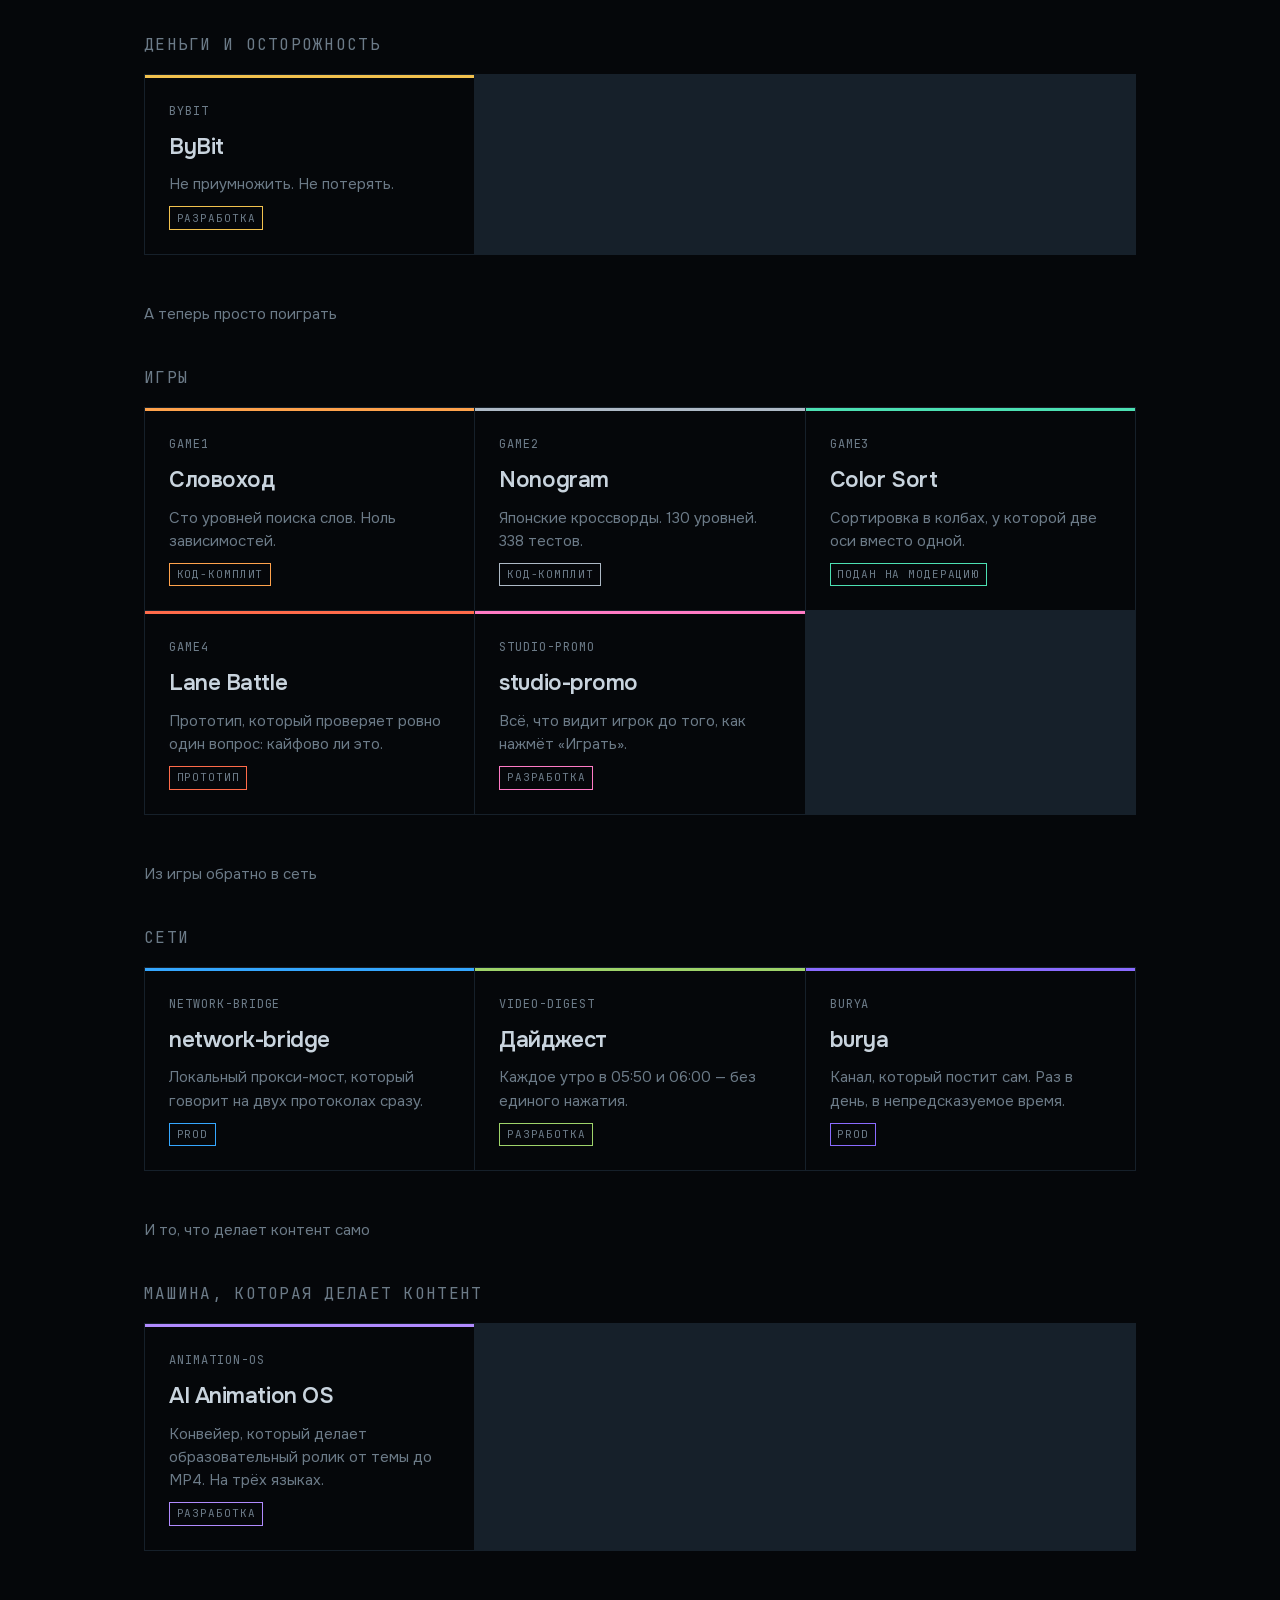
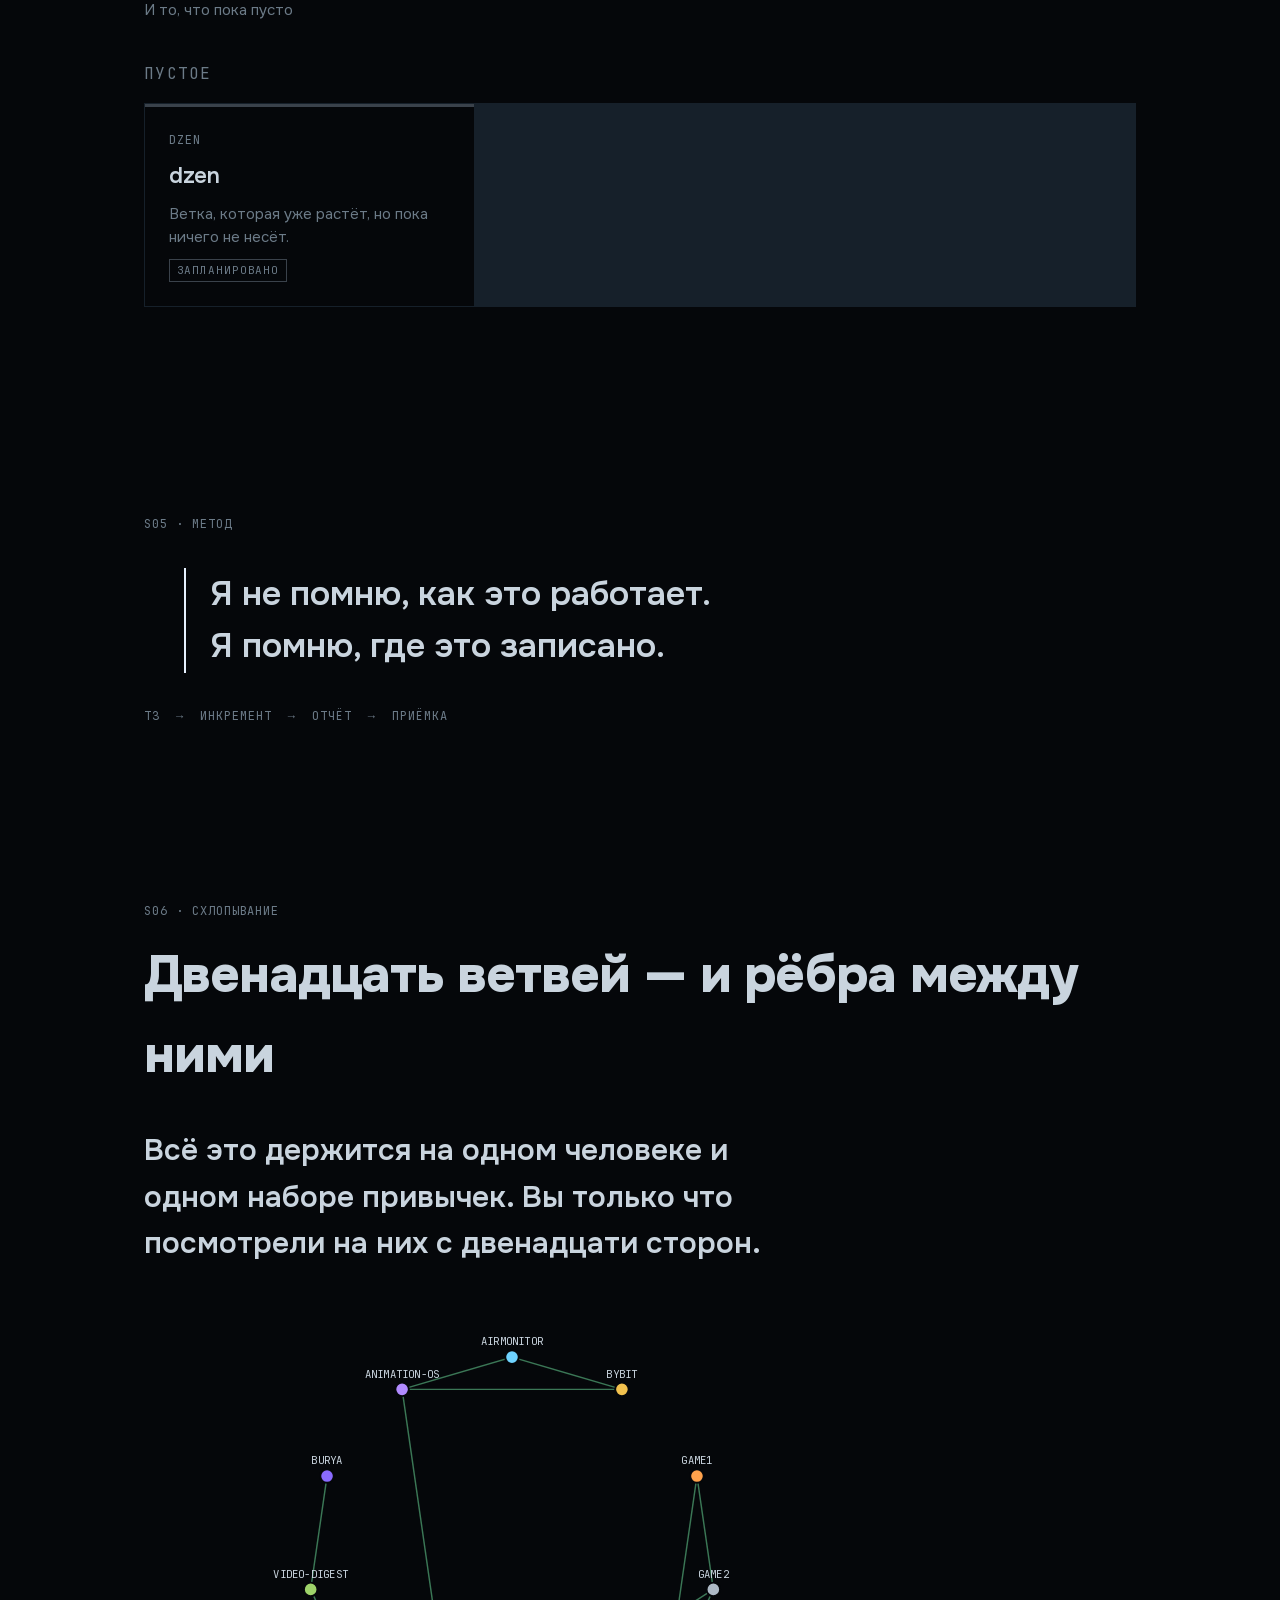
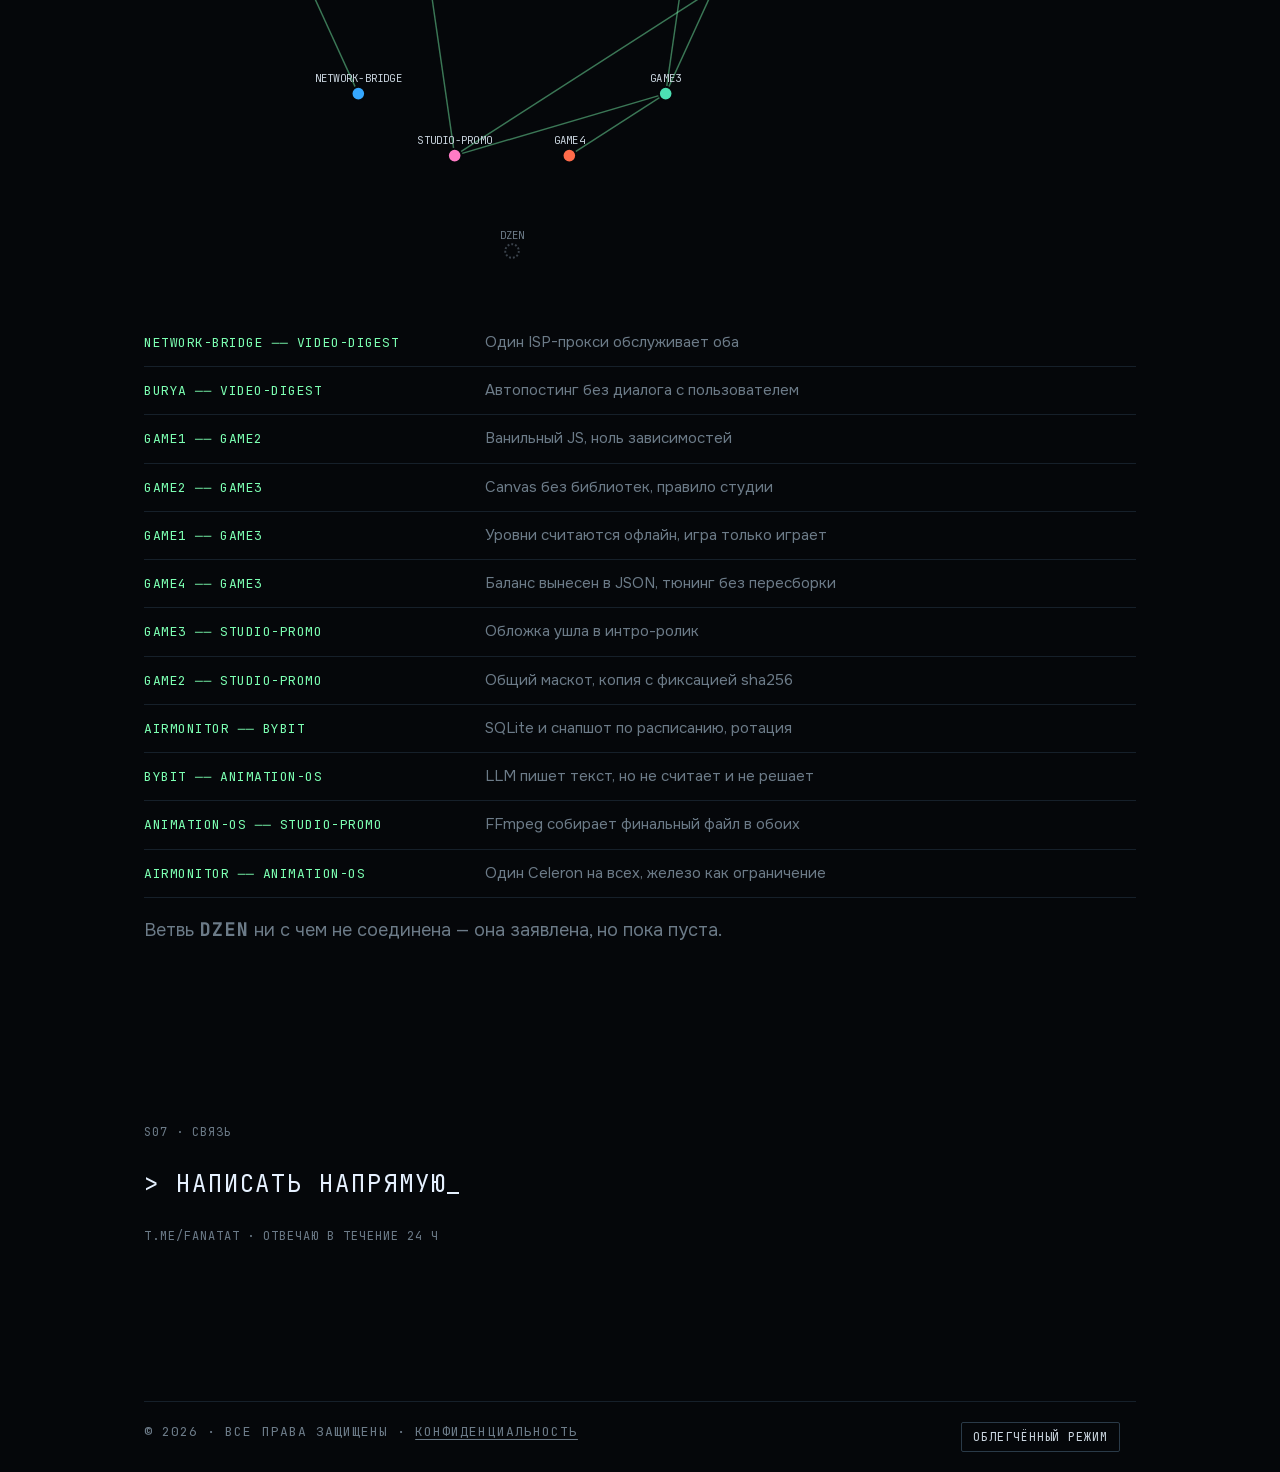
==== commit 5febf359: "Update index.html" ====
--- a/index.html
+++ b/index.html
@@ -19,7 +19,7 @@
 <meta property="og:image:height" content="630">
 <meta name="twitter:card" content="summary_large_image">
 <meta name="twitter:image" content="https://fanatat.github.io/og/home.png">
-<script type="application/ld+json">{"@context":"https://schema.org","@type":"Person","name":"Юри Хенкель","url":"https://fanatat.github.io/","description":"Двенадцать проектов на одном сервере: воздух в квартире, крипто-аналитика, игры, автопостинг, прокси-мост и конвейер, рисующий мультфильмы.","sameAs":["https://t.me/fanatat","https://t.me/burya_project"]}</script>
+<script type="application/ld+json">{"@context":"https://schema.org","@type":"Person","name":"Валерий Н.","url":"https://fanatat.github.io/","description":"Двенадцать проектов на одном сервере: воздух в квартире, крипто-аналитика, игры, автопостинг, прокси-мост и конвейер, рисующий мультфильмы.","sameAs":["https://t.me/fanatat","https://t.me/burya_project"]}</script>
 
 <link rel="stylesheet" href="/assets/boot-DUfPsGpK.css">
 </head>
@@ -39,7 +39,7 @@
 
 <section class="s01" id="s01">
   <span class="scene-tag mono">S01 · ИМЯ</span>
-  <h1 class="hero-title reveal" data-reveal-group="s01" aria-label="Юри Хенкель"><span data-type-target>Юри Хенкель</span></h1>
+  <h1 class="hero-title reveal" data-reveal-group="s01" aria-label="Валерий Н."><span data-type-target>Валерий Н.</span></h1>
   <p class="mono reveal" data-reveal-group="s01">ОДИН ЧЕЛОВЕК · ОДИН СЕРВЕР · ДВЕНАДЦАТЬ ВЕТВЕЙ</p>
   <div class="stats reveal" data-reveal-group="s01">
     <div class="stat"><span class="stat-value" data-count-target="12">12</span><span class="stat-label mono">проектов</span></div>
